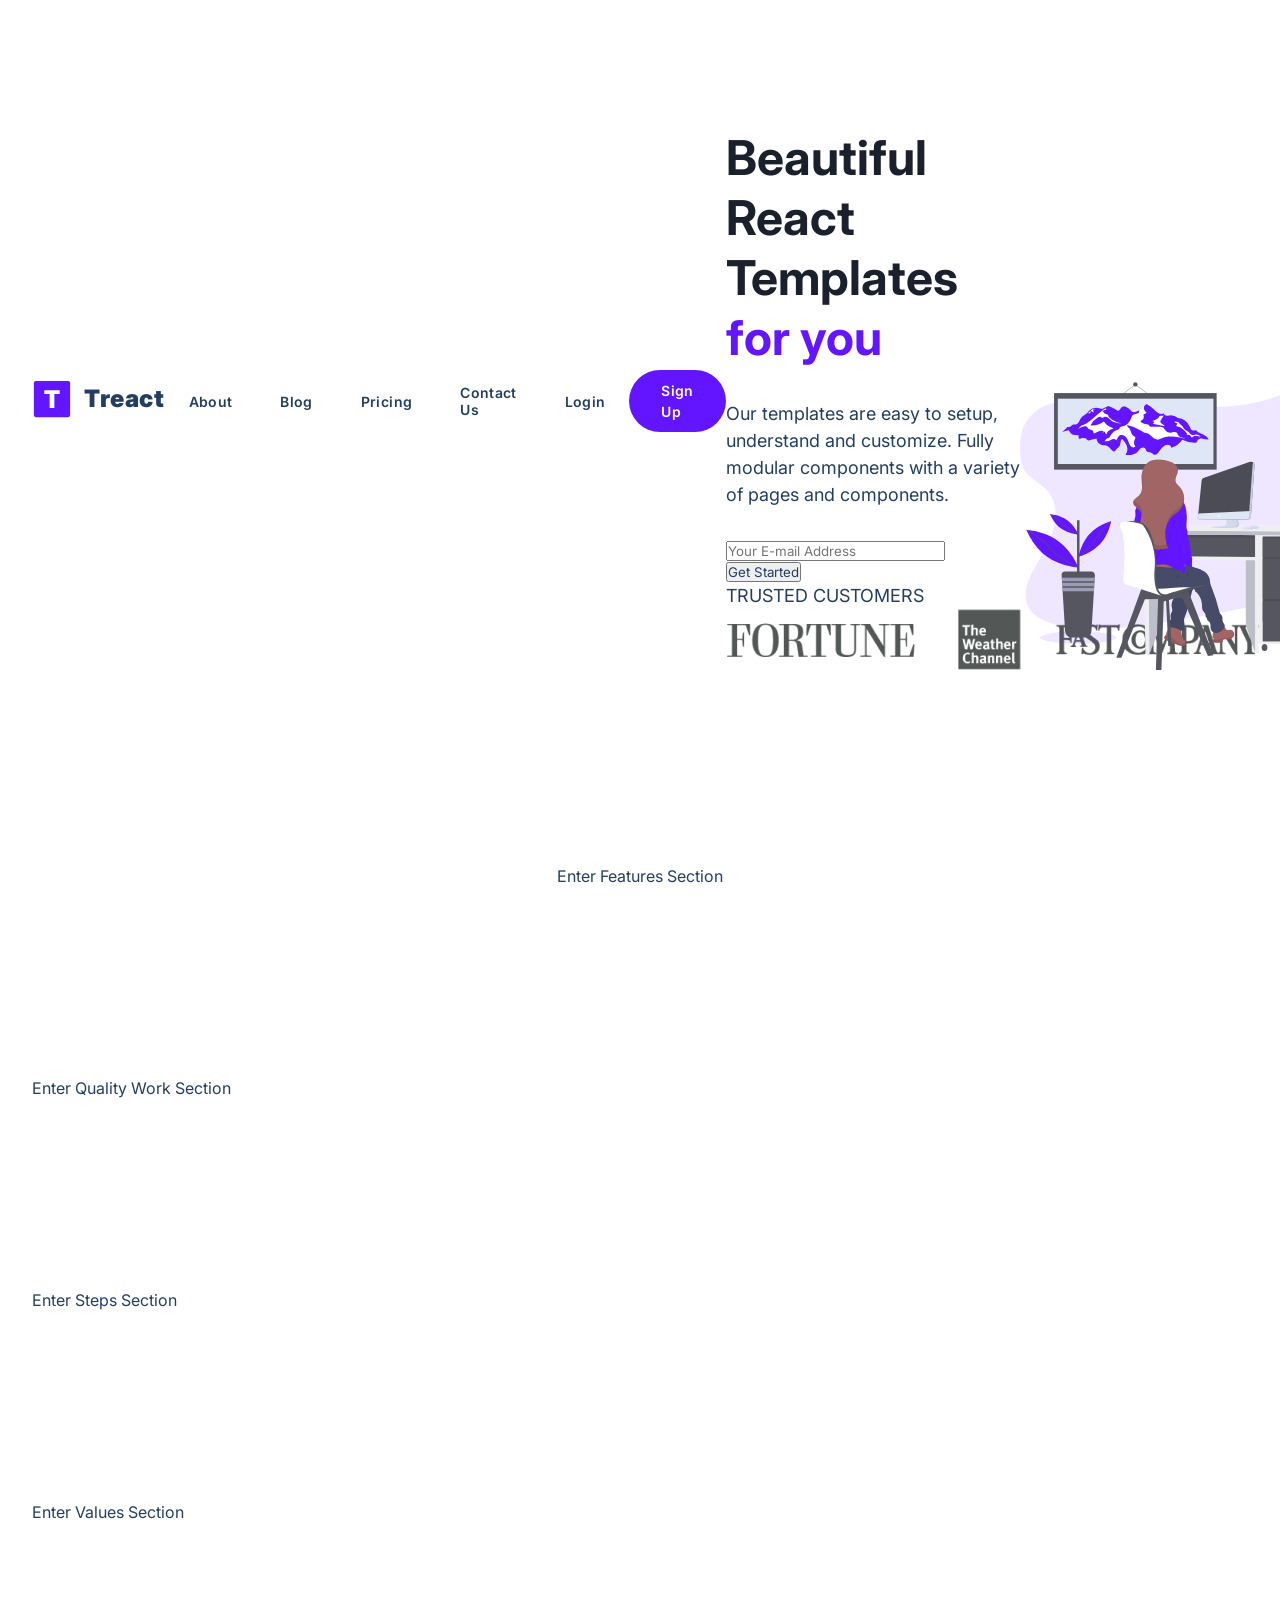
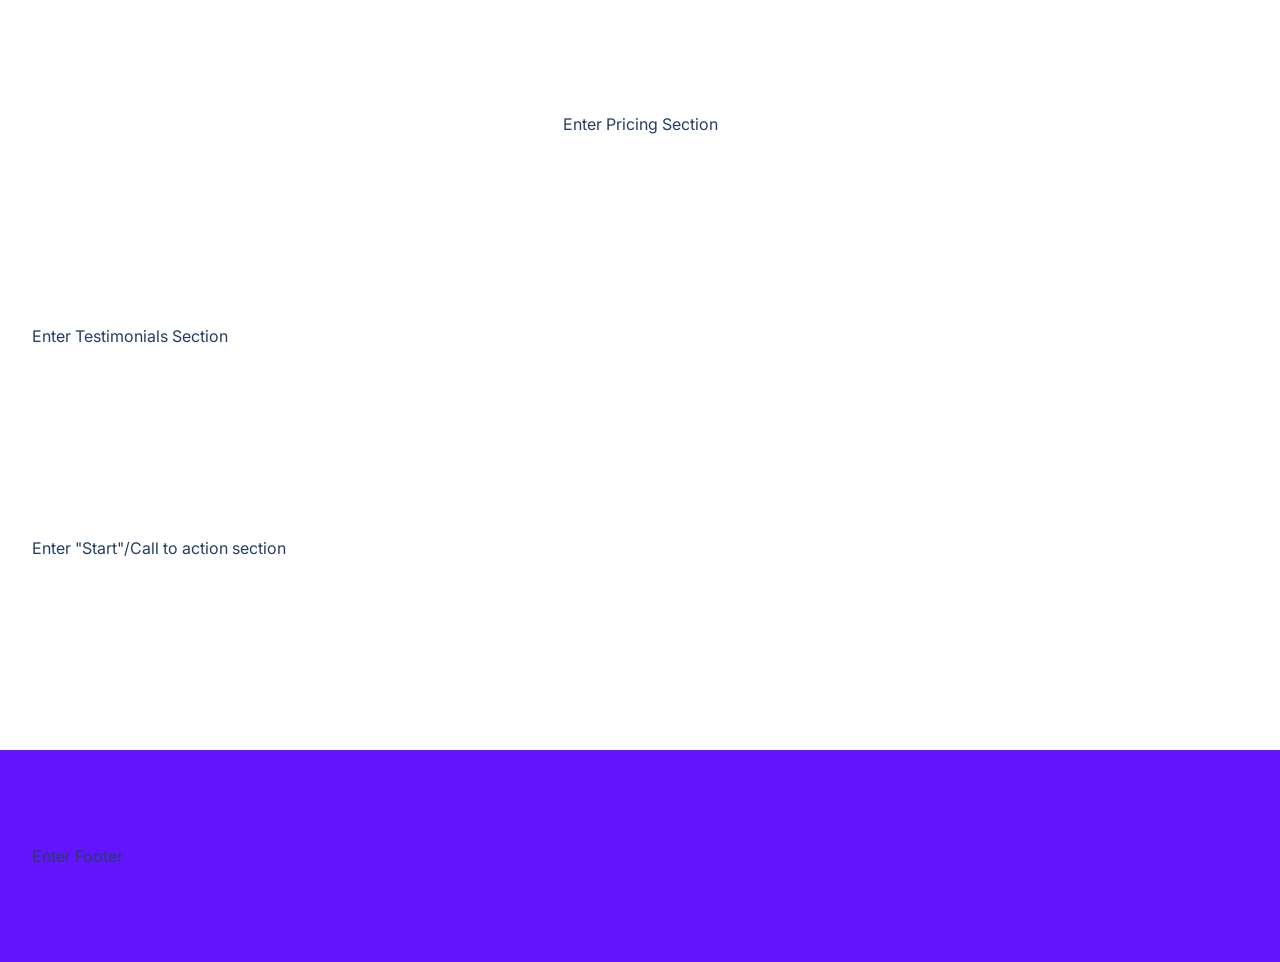
==== assets/index.html @ c888cb58 "initial commit" ====
<!DOCTYPE html>
<html lang="en">

<head>
    <meta charset="UTF-8">
    <meta http-equiv="X-UA-Compatible" content="IE=edge">
    <meta name="viewport" content="width=device-width, initial-scale=1.0">
    <title>final project</title>
    <link rel="stylesheet" href="style.css">
    <link rel="stylesheet" href="https://pro.fontawesome.com/releases/v5.10.0/css/all.css">
       
    <script src="script.js"></script>
</head>

<body>
    <section id="landing">
      <nav>
      <div class="row nav__row">
         <div class="nav__logo">
            <img src="./logo.2c489fc453a1783cbadacf914efa3df6.svg" alt="" class="nav__logo--img">
       <div class="nav__logo--title">Treact
       </div>
     </div>
   <div class="nav__links">                         
        <a href="#" class="nav__link">About</a>
        <a href="#" class="nav__link">Blog</a>
        <a href="#" class="nav__link">Pricing</a>      
        <a href="#" class="nav__link">Contact Us</a>
        <a href="#" class="nav__link">Login</a>
        <a href="#" class="nav__link nav__link--primary">Sign Up</a>
   </div>
      
         
      <button class="btn__menu" onclick="openMenu()">
                    <svg xmlns="http://www.w3.org/2000/svg" width="24" height="24" viewBox="0 0 24 24" fill="none"
                        stroke="currentColor" stroke-width="2" stroke-linecap="round" stroke-linejoin="round"
                        class="btn__menu--svg">
                        <line x1="3" y1="12" x2="21" y2="12"></line>
                        <line x1="3" y1="6" x2="21" y2="6"></line>
                        <line x1="3" y1="18" x2="21" y2="18"></line>
               </svg>
             </button>          
                          
        <div class="modal">
            <button class="btn__menu btn__menu--close" onclick="closeMenu()">
                <svg xmlns="http://www.w3.org/2000/svg" width="24" height="24" viewBox="0 0 24 24" fill="none"
                    stroke="currentColor" stroke-width="2" stroke-linecap="round" stroke-linejoin="round"
                    class="light___StyledCloseIcon-lj69nl-14 fASujC">
                    <line x1="18" y1="6" x2="6" y2="18"></line>
                    <line x1="6" y1="6" x2="18" y2="18"></line>
                </svg>
            </button>
            <div class="modal__links">
                <a class="modal__link">About</a>
                <a class="modal__link">Blog</a>
                <a class="modal__link">Pricing</a>
                <a class="modal__link">Contact Us</a>
                <a class="modal__link">Login</a>
                <a class="modal__link modal__link--primary">Sign Up</a>          
              </div>            
          </div>                    

        <header>
    <div class="container">
       <div class="row">
        <div class="header__description">
        <h1>Beautiful React Templates
           <span class="purple">for you</span></h1>
       <p class="header__description--para">Our templates are easy to setup, understand and customize. Fully modular components with a variety of pages and components.</p>
       <div class="header__email">
        <input type="text"
        class="header__email--input" placeholder="Your E-mail Address">
        <button class="header__email--btn">Get Started</button>
       </div>
        <p class="header__email">
            TRUSTED CUSTOMERS
        </p>
        <img src="./customers-logo-strip.680ac7c2e8ae28161d2c.png" alt="" class="header__customers">
       
        </div>
       <fiqure class="header__img--wrapper">
        <img src="./design-illustration-2.6da6a00b20c07c4a9b65d1870679e1b8.svg" alt="" class="header__img">

       </fiqure>  
       
       </div>
    </div>
    </header>
    </section>


    <main>


        <section id="features">
            <div class="container">
                <div class="row__narrow">
                    <!--  -->Enter Features Section<!--  -->
                </div>
            </div>
        </section>
        <section id="quality">
            <div class="container">
                <div class="row">
                    <!--  -->Enter Quality Work Section<!--  -->
                </div>
            </div>
        </section>
        <section id="steps">
            <div class="container">
                <div class="row">
                    <!--  -->Enter Steps Section<!--  -->
                </div>
            </div>
        </section>
        <section id="values">
            <div class="container">
                <div class="row">
                    <!--  -->Enter Values Section<!--  -->
                </div>
            </div>
        </section>
        <section id="pricing">
            <div class="container">
                <div class="row">
                    <!--  -->Enter Pricing Section<!--  -->
                </div>
            </div>
        </section>
        <section id="testimonials">
            <div class="container">
                <div class="row">
                    <!--  -->Enter Testimonials Section<!--  -->
                </div>
            </div>
        </section>
        <section id="start">
            <div class="container">
                <div class="row">
                    <!--  -->Enter "Start"/Call to action section<!--  -->
                </div>
            </div>
        </section>
    </main>
    <footer>
        <div class="row footer__row">
            <!--  -->Enter Footer<!--  -->
        </div>
    </footer>
</body>

</html>
---- assets/style.css ----
@import url('https://fonts.googleapis.com/css2?family=Inter:wght@100;200;300;400;500;600;700;800;900&display=swap');

* {
    margin: 0;
    padding: 0;
    box-sizing: border-box;
    font-family: 'Inter', system-ui;
    color: #243e63;
}


body {
    max-width: 100vw;
    overflow-x: hidden;
}

a {
    text-decoration: none;
    display: inline;
}

h1 {
    font-size: 48px;
    color: #1a202c;
    line-height: 1.25;
}

p {
    font-size: 18px;
    line-height: 1.5;
}

.row {
    width: 100%;
    max-width: 1280px;
    margin: 0 auto;
}

.row__narrow {
    width: 100%;
    max-width: 1024px;
    margin: 0 auto;
}

.container {
    padding: 96px 0;
}

.purple {
    color: #6415ff;
}

section {
    padding: 0 32px;
}

main {
    margin-bottom: 96px;
}






/* 

NAVBAR ↓

*/


nav {
    display: flex;    
    padding-top: 32px;
}

.nav__row {
    display: flex;
    justify-content: space-between;
    
}

.nav__logo {
    display: flex;
    align-items: center;
    margin: 8px 0;
    padding-bottom: 4px;
}
.nav__logo--img{
   height: 40px;
   width: 40px;
}

.nav__logo--title {
    font-weight: 900;
    font-size: 24px;
    margin-left: 12px; 
    padding-bottom: 2px;
    letter-spacing: 0.6px;
}

.nav__links {
    display: flex;
    align-items: center;
    padding-bottom: 2px; 
}

.nav__link {
   font-size: 14px; 
   font-weight: 600;
   padding-top: 4px;
   letter-spacing: 0.35px;
   position: relative;
   border-bottom: 2px solid transparent;
   transition: 300ms;
   margin: 0px 24px;
}

.nav__link::after {
    content:"";
    position: absolute;
    left: 0;
    bottom: -6px;
    height: 2px;
    width: 100%;
    background: #6415ff;
    transition: all 300ms ease;
    opacity: 0;
}

.nav__link:hover::after {
    opacity: 1;
}



.login {
    margin-left: 48px;
}

.nav__link--primary {
    margin: 0;
    padding: 10px 32px;
    margin-top: 2px;
    border-radius: 9999px;
    background-color: #6415ff;
    line-height: 1.5;
    color: #fff;
    border: none;
    width: auto;
    transition: all 300ms ease;
}


.nav__link--primary::after {
    content:"";
    width: 0;
    height: 0;
}

.nav__link--primary:hover {
    background-color: #5011cc;
    color: #fff;
}



.btn__menu {
    display: none;
    background: transparent;
    border: none;
    transition: all 300ms ease;
}

.btn__menu--svg:hover {
    filter: invert(26%) sepia(94%) saturate(7476%) hue-rotate(261deg) brightness(94%) contrast(115%);
}

.modal {
    position: fixed;
    top: 0;
    left: 0;
    right: 0;
    height: 378px;
    margin: 24px 16px;
    padding: 32px;
    background-color: #fff;
    border: 1px solid rgb(229, 231, 235);
    border-radius: 8px;
    z-index: 4;
    visibility: hidden;
    opacity: 0;
    transform: translateX(300%);
    transition: all 300ms ease;
}

.modal__links {
    width: 100%;
    height: 100%;
    display: flex;
    flex-direction: column;
    align-items: center;
}

.modal__link {
    color: #1a202c;
    font-size: 18px;
    font-weight: 600;
    line-height: 1.5;
    margin: 8px 0;
    padding-bottom: 4px;
    border-bottom: 2px solid transparent;
}

.modal__link--primary {
    color: #f7fafc;
    padding: 12px 32px;
    background: #6415ff;
    border-radius: 500px;
    border: none;
}

.menu--open .modal {
    visibility: visible;
    opacity: 1;
    transform: translateX(0);
}

.btn__menu--close {
    position: fixed;
    top: 24px;
    right: 18px;
}


/* 

HEADER / ABOUT US ↓

*/


header .row {
    display: flex;
    align-items: center;
    justify-content: space-between;
}

.header__description {
    width: 40%;
}

.header__description--para {
    margin: 32px 0;
}

.header__img--wrapper {
   width: calc(100% - 40%);
}


.header__img {
    width: 100%;
    max-width: 768px;
}


/* 

FEATURES ↓

*/


#features {
    position: relative;
}

#features .row__narrow {
    display: flex;
    flex-direction: column;
    align-items: center;
}


/* 

QUALITY WORK ↓

*/


#quality .row {
    display: flex;
    justify-content: space-between;
    align-items: center;
}


/* 

STEPS ↓

*/


#steps .row {
    display: flex;
    justify-content: space-between;
    align-items: center;
}


/* 

VALUES ↓

*/

#values .row {
    display: flex;
    justify-content: space-between;
    align-items: center;
}


/*

PRICING ↓

*/


#pricing .row {
    display: flex;
    flex-direction: column;
    align-items: center;
}

/* 

TESTIMONIALS ↓

*/


#testimonials .row {
    display: flex;
}


/* 

START / CALL TO ACTION ↓

*/



#start .row {
    position: relative;
    overflow: hidden;
}


/* 

FOOTER ↓

*/


footer {
    padding: 96px 32px;
    background-color: rgb(100, 21, 255);
    margin-bottom: -32px;
    position: relative;
    overflow: hidden;
}


/* 

MOBILE RESPONSIVENESS ↓

*/


@media(max-width: 1280px) {
    header .row {
        align-items: flex-end;
    }
}

@media (max-width: 1024px) {

    .btn__menu {
        display: block;
    }
    header .row {
        flex-direction: column;
        align-items: center;
    }
    footer {
        padding: 80px 32px;
    }
}

@media(max-width: 768px) {
    #quality .row,
    #values .row {
        flex-direction: column-reverse;
    }
    #steps .row,
    #testimonials .row {
        flex-direction: column;
        align-items: center;
    }
    #pricing .row {
        margin-top: 40px;
    }
}

@media(max-width: 640px) {
    .container {
        padding: 80px 0;
    }
    .nav__logo {
        margin: 8px 0;
        padding-bottom: 4px;
    }
    main {
        margin-bottom: 80px;
    }
}
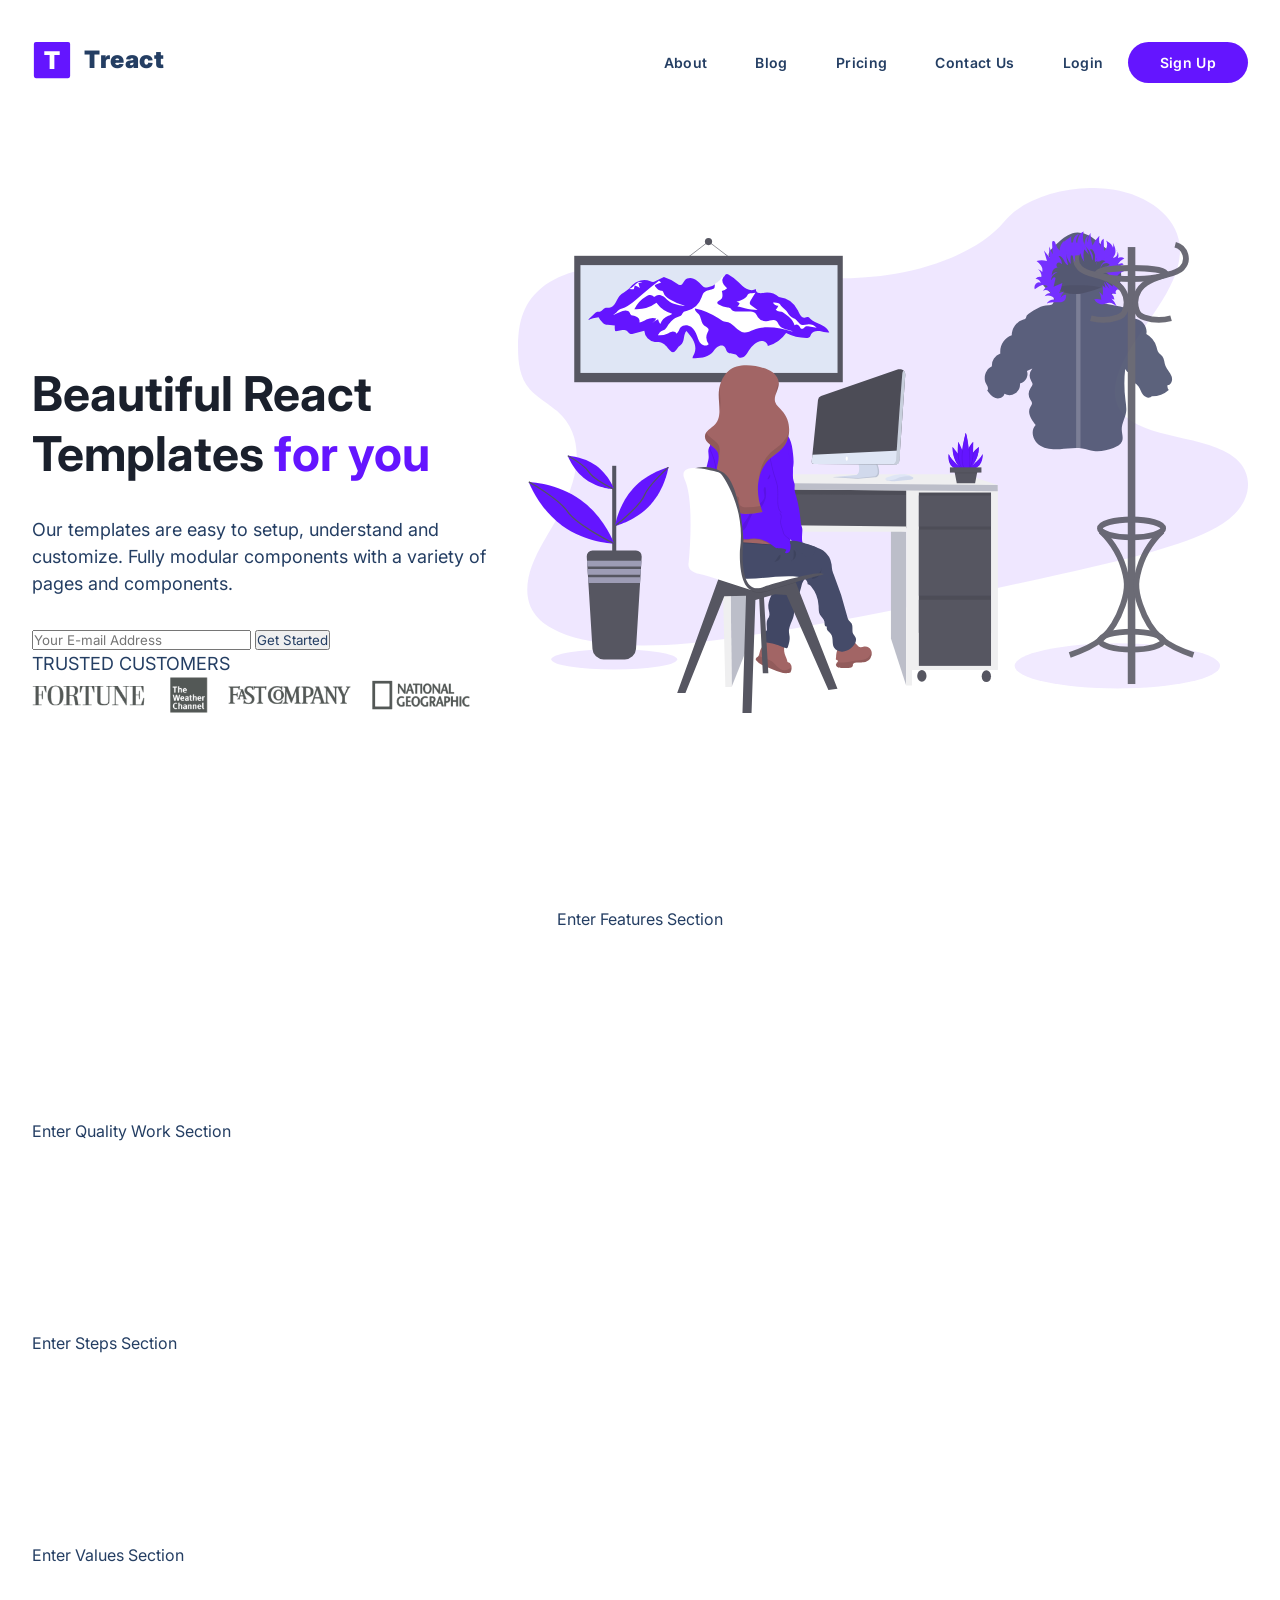
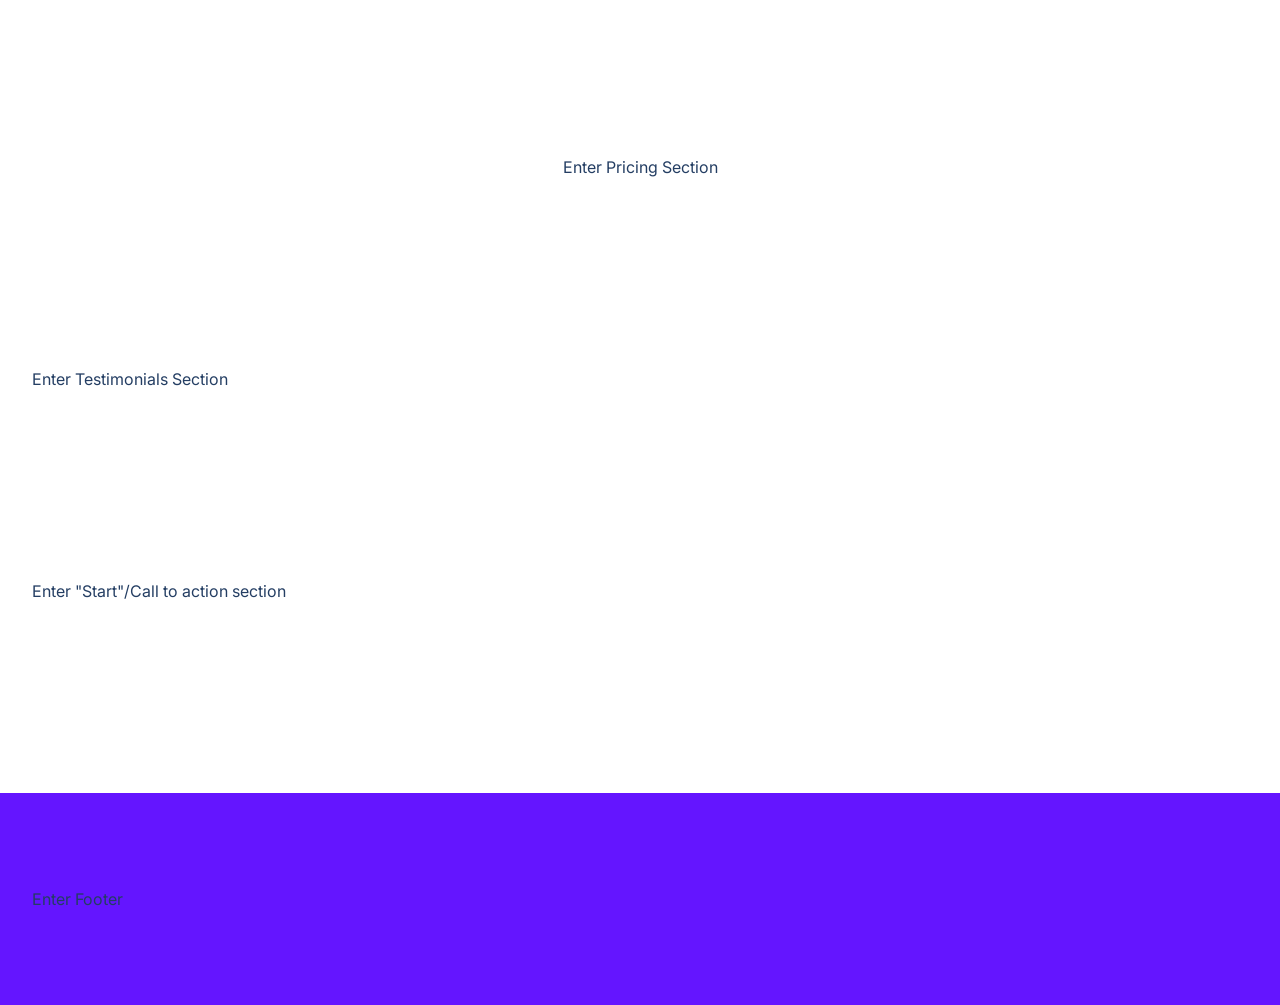
==== commit 5ba5a62b: "fixed landing/nav section" ====
--- a/assets/index.html
+++ b/assets/index.html
@@ -7,20 +7,21 @@
     <meta name="viewport" content="width=device-width, initial-scale=1.0">
     <title>final project</title>
     <link rel="stylesheet" href="style.css">
-    <link rel="stylesheet" href="https://pro.fontawesome.com/releases/v5.10.0/css/all.css">
+    <link rel="stylesheet" href="https://pro.fontawesome.com/releases/v5.10.0/css/all.css" />
        
     <script src="script.js"></script>
 </head>
 
-<body>
+ <body>
     <section id="landing">
       <nav>
       <div class="row nav__row">
          <div class="nav__logo">
-            <img src="./logo.2c489fc453a1783cbadacf914efa3df6.svg" alt="" class="nav__logo--img">
+            <img src="./logo.2c489fc453a1783cbadacf914efa3df6.svg" alt="" class="nav__logo--img" />
        <div class="nav__logo--title">Treact
        </div>
      </div>
+
    <div class="nav__links">                         
         <a href="#" class="nav__link">About</a>
         <a href="#" class="nav__link">Blog</a>
@@ -28,11 +29,10 @@
         <a href="#" class="nav__link">Contact Us</a>
         <a href="#" class="nav__link">Login</a>
         <a href="#" class="nav__link nav__link--primary">Sign Up</a>
-   </div>
-      
+   </div>      
          
       <button class="btn__menu" onclick="openMenu()">
-                    <svg xmlns="http://www.w3.org/2000/svg" width="24" height="24" viewBox="0 0 24 24" fill="none"
+           <svg xmlns="http://www.w3.org/2000/svg" width="24" height="24" viewBox="0 0 24 24" fill="none"
                         stroke="currentColor" stroke-width="2" stroke-linecap="round" stroke-linejoin="round"
                         class="btn__menu--svg">
                         <line x1="3" y1="12" x2="21" y2="12"></line>
@@ -50,6 +50,7 @@
                     <line x1="6" y1="6" x2="18" y2="18"></line>
                 </svg>
             </button>
+
             <div class="modal__links">
                 <a class="modal__link">About</a>
                 <a class="modal__link">Blog</a>
@@ -58,40 +59,42 @@
                 <a class="modal__link">Login</a>
                 <a class="modal__link modal__link--primary">Sign Up</a>          
               </div>            
-          </div>                    
+          </div>  
+      </div>                  
+      </nav>
 
-        <header>
-    <div class="container">
+     <header>
+      <div class="container">
        <div class="row">
         <div class="header__description">
         <h1>Beautiful React Templates
            <span class="purple">for you</span></h1>
+
        <p class="header__description--para">Our templates are easy to setup, understand and customize. Fully modular components with a variety of pages and components.</p>
+
        <div class="header__email">
         <input type="text"
-        class="header__email--input" placeholder="Your E-mail Address">
+        class="header__email--input" placeholder="Your E-mail Address" />
         <button class="header__email--btn">Get Started</button>
        </div>
+
         <p class="header__email">
             TRUSTED CUSTOMERS
         </p>
-        <img src="./customers-logo-strip.680ac7c2e8ae28161d2c.png" alt="" class="header__customers">
-       
+        <img src="./customers-logo-strip.680ac7c2e8ae28161d2c.png" alt="" class="header__customers" />       
         </div>
+
        <fiqure class="header__img--wrapper">
-        <img src="./design-illustration-2.6da6a00b20c07c4a9b65d1870679e1b8.svg" alt="" class="header__img">
+        <img src="./design-illustration-2.6da6a00b20c07c4a9b65d1870679e1b8.svg" alt="" class="header__img" />
 
-       </fiqure>  
-       
+       </fiqure>
        </div>
     </div>
     </header>
     </section>
 
-
+    
     <main>
-
-
         <section id="features">
             <div class="container">
                 <div class="row__narrow">
@@ -99,6 +102,7 @@
                 </div>
             </div>
         </section>
+
         <section id="quality">
             <div class="container">
                 <div class="row">
@@ -113,6 +117,7 @@
                 </div>
             </div>
         </section>
+
         <section id="values">
             <div class="container">
                 <div class="row">
@@ -120,6 +125,7 @@
                 </div>
             </div>
         </section>
+
         <section id="pricing">
             <div class="container">
                 <div class="row">
@@ -127,6 +133,7 @@
                 </div>
             </div>
         </section>
+
         <section id="testimonials">
             <div class="container">
                 <div class="row">
@@ -134,6 +141,7 @@
                 </div>
             </div>
         </section>
+
         <section id="start">
             <div class="container">
                 <div class="row">
@@ -142,6 +150,7 @@
             </div>
         </section>
     </main>
+    
     <footer>
         <div class="row footer__row">
             <!--  -->Enter Footer<!--  -->
--- a/assets/style.css
+++ b/assets/style.css
@@ -264,6 +264,9 @@
     width: 100%;
     max-width: 768px;
 }
+.header__customers {
+    width:90%
+}
 
 
 /* 
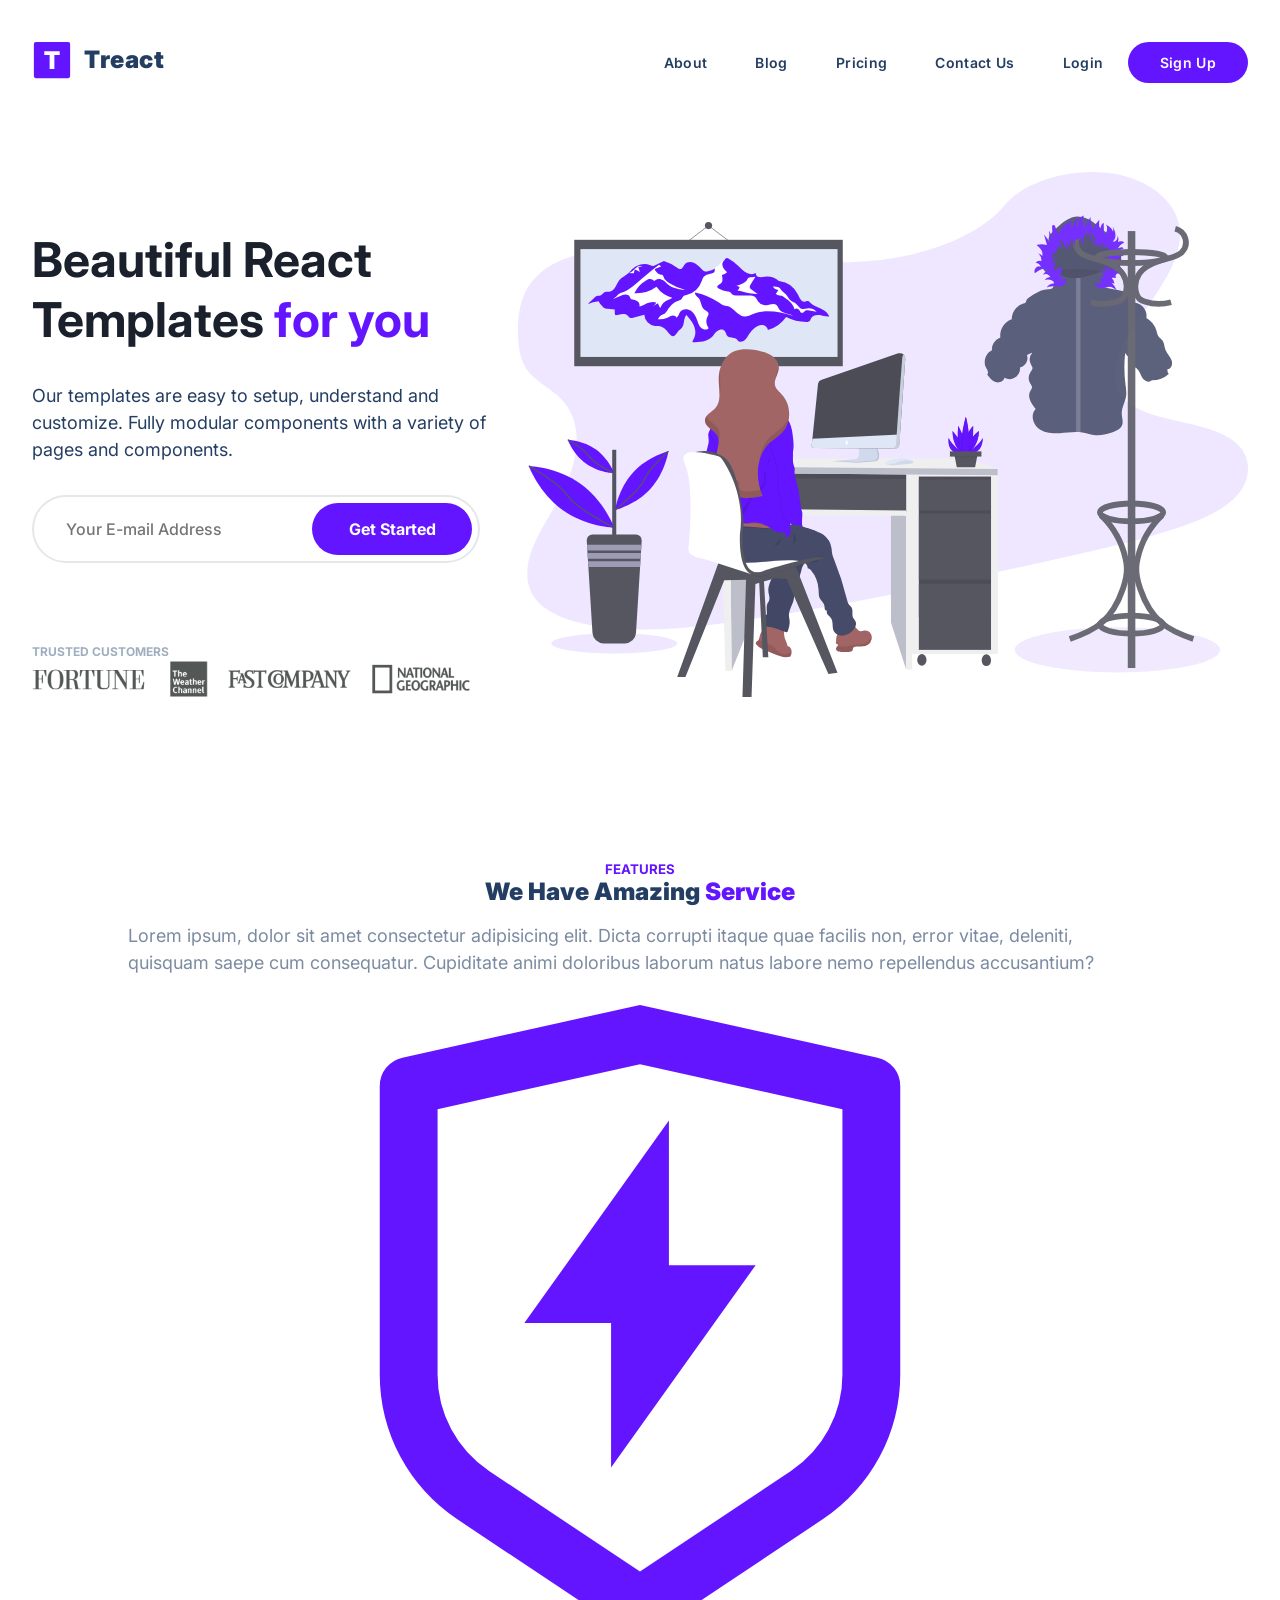
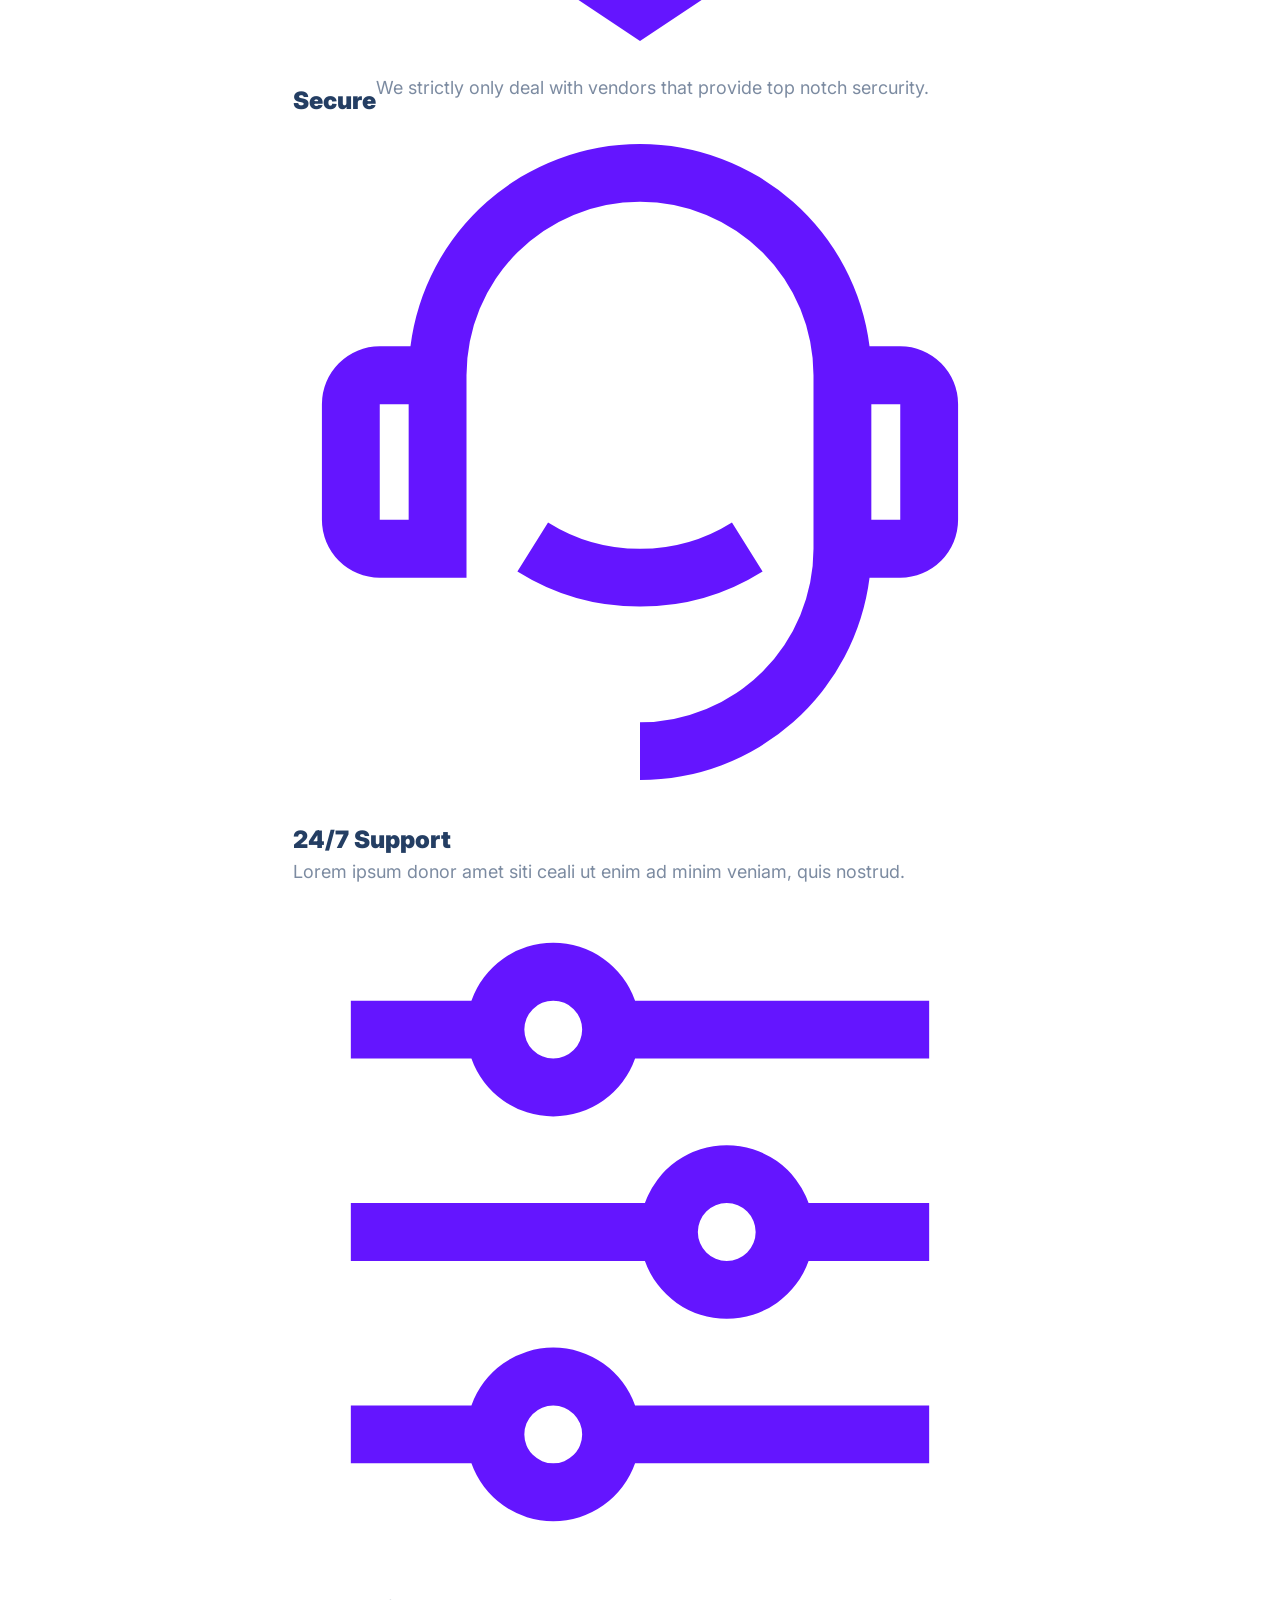
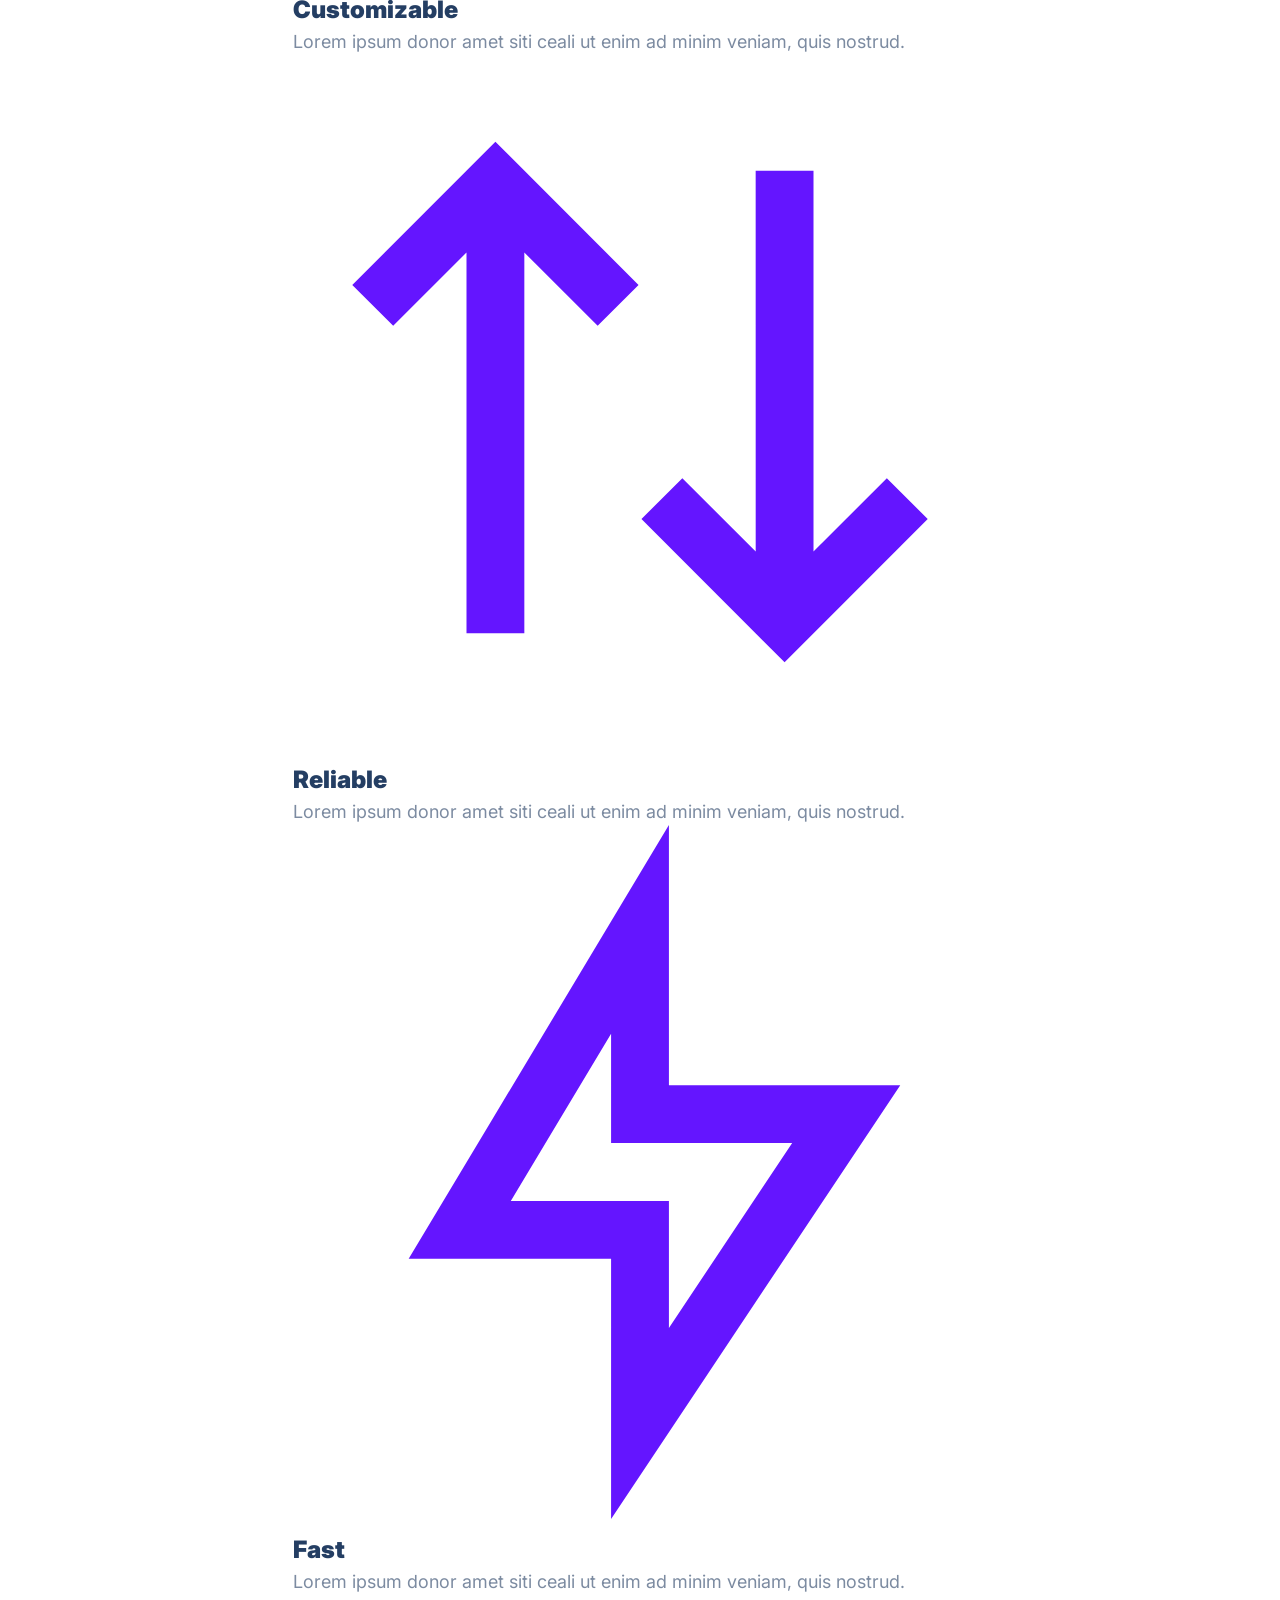
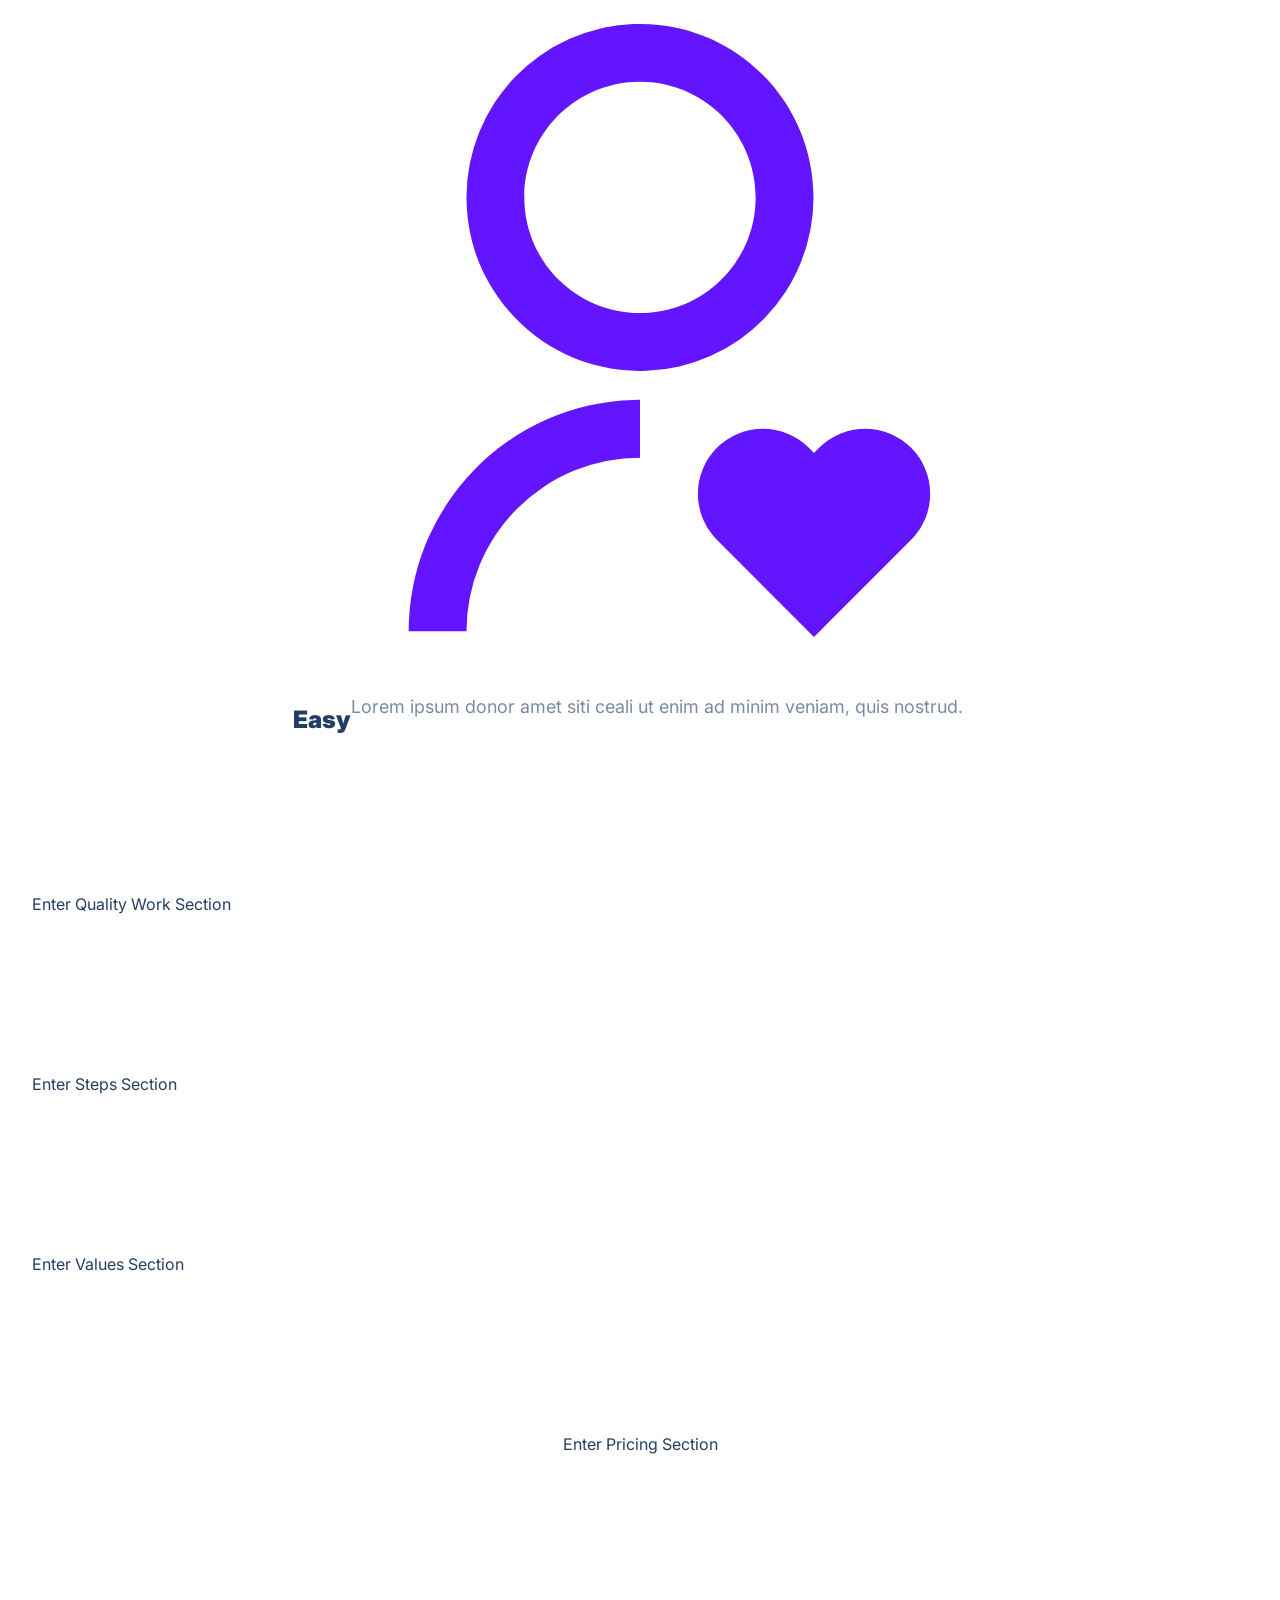
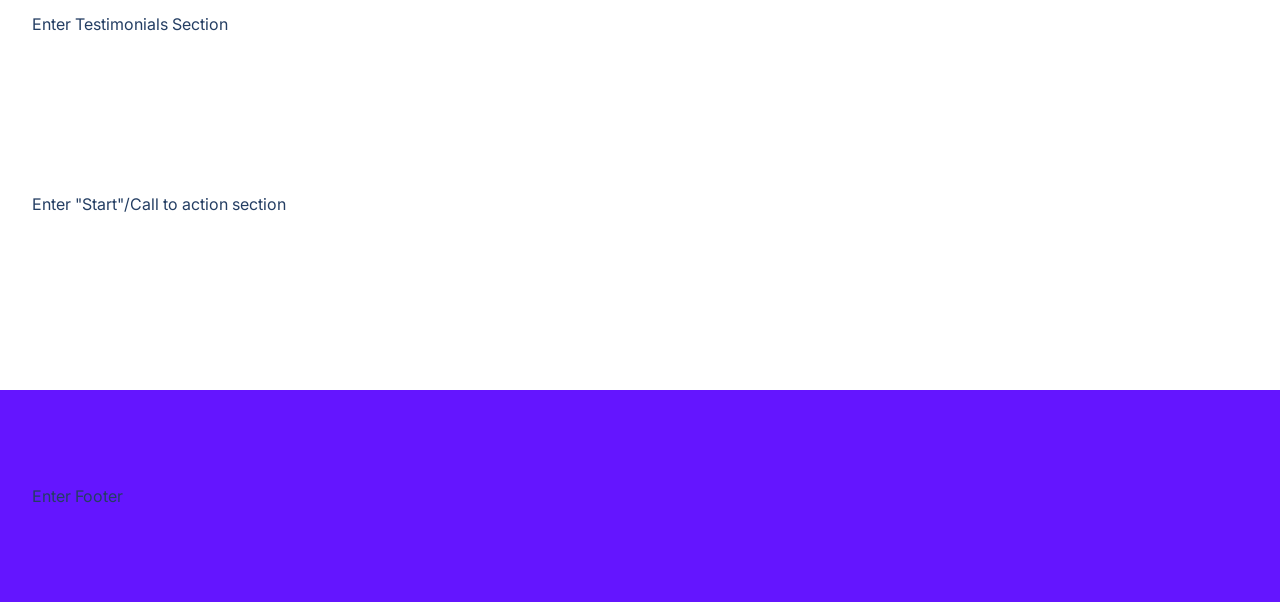
==== commit 60a55752: "working on feature section" ====
--- a/assets/index.html
+++ b/assets/index.html
@@ -77,29 +77,99 @@
         class="header__email--input" placeholder="Your E-mail Address" />
         <button class="header__email--btn">Get Started</button>
        </div>
-
-        <p class="header__email">
+        <p class="header__customers--title">
             TRUSTED CUSTOMERS
         </p>
         <img src="./customers-logo-strip.680ac7c2e8ae28161d2c.png" alt="" class="header__customers" />       
-        </div>
-
+       </div> 
+       
        <fiqure class="header__img--wrapper">
-        <img src="./design-illustration-2.6da6a00b20c07c4a9b65d1870679e1b8.svg" alt="" class="header__img" />
-
+        <img src="./design-illustration-2.6da6a00b20c07c4a9b65d1870679e1b8.svg" alt="" class="header__img" />      
        </fiqure>
        </div>
-    </div>
-    </header>
-    </section>
-
-    
+      </div>
+     </header>
+    </section>    
     <main>
         <section id="features">
-            <div class="container">
-                <div class="row__narrow">
-                    <!--  -->Enter Features Section<!--  -->
-                </div>
+         <div class="container">
+          <div class="row__narrow">
+           <h5 class="section__title">
+           <span class="purple">FEATURES</span> 
+           </h5>
+           <h2 class="feature__header">
+            We Have Amazing <span class="purple">Service</span></h2>
+            <p class="feature__description">
+                Lorem ipsum, dolor sit amet consectetur adipisicing elit. Dicta corrupti itaque quae facilis non, error vitae, deleniti, quisquam saepe cum consequatur. Cupiditate animi doloribus laborum natus labore nemo repellendus accusantium?
+            </p>
+            <div class="feature__wrapper">
+                <div class="feature">
+                    <div class="feature__img">
+                        <img class="#" src= "./shield-icon.daefe14b320b14fbd9cbd18908ac93ec.svg"></i>                               
+                        <h2 class="feature__title">
+                            Secure
+                        </h2> 
+                        <p class="feature__para">
+                            We strictly only deal with vendors that provide top notch sercurity.
+                        </p>     
+                    </div>
+                </div>
+                <div class="feature">
+                    <div class="feature__img">
+                        <img class="#" src= "support-icon.f9253ffa8cb6ffde5bbaa05eb5136375.svg"></i>   
+                    </div>                            
+                        <h2 class="feature__title">
+                            24/7 Support
+                        </h2> 
+                        <p class="feature__para">
+                            Lorem ipsum donor amet siti ceali ut enim ad minim veniam, quis nostrud.
+                        </p>     
+                    </div>
+                    <div class="feature">
+                    <div class="feature__img">
+                        <img class="#" src= "./customize-icon.367468c90fd796009b97fbfba67b2c6a.svg"></i> 
+                    </div>                              
+                        <h2 class="feature__title">
+                           Customizable
+                        </h2> 
+                        <p class="feature__para">
+                            Lorem ipsum donor amet siti ceali ut enim ad minim veniam, quis nostrud.
+                        </p>     
+                    </div>  
+                <div class="feature">
+                    <div class="feature__img">
+                        <img class="#" src="./reliable-icon.1367510a8f0a1bec76dc425d25f92f43.svg"></i>   
+                    </div>
+                        <h2 class="feature__title">
+                           Reliable
+                        </h2> 
+                        <p class="feature__para">
+                            Lorem ipsum donor amet siti ceali ut enim ad minim veniam, quis nostrud.
+                        </p>     
+                    </div>
+                <div class="feature">
+                    <div class="feature__img">
+                        <img class="#" src= "./fast-icon.dbb971a73d4805d2fc3bcdacdb55beba.svg"></i>   
+                    </div>                            
+                        <h2 class="feature__title">
+                            Fast
+                        </h2> 
+                        <p class="feature__para">
+                           Lorem ipsum donor amet siti ceali ut enim ad minim veniam, quis nostrud.
+                        </p>     
+                    </div>
+                <div class="feature">
+                    <div class="feature__img">
+                        <img class="#" src= "./simple-icon.673b7e1750b2a4ef32907fc164828d00.svg"></i>                               
+                        <h2 class="feature__title">
+                            Easy
+                        </h2> 
+                        <p class="feature__para">
+                          Lorem ipsum donor amet siti ceali ut enim ad minim veniam, quis nostrud.  
+                        </p>     
+                    </div>                            
+                </div>
+            </div>                                       </div>
             </div>
         </section>
 
@@ -150,7 +220,7 @@
             </div>
         </section>
     </main>
-    
+
     <footer>
         <div class="row footer__row">
             <!--  -->Enter Footer<!--  -->
--- a/assets/style.css
+++ b/assets/style.css
@@ -25,6 +25,10 @@
     line-height: 1.25;
 }
 
+img {
+    width: 100%;
+}
+
 p {
     font-size: 18px;
     line-height: 1.5;
@@ -58,6 +62,10 @@
     margin-bottom: 96px;
 }
 
+button {
+    cursor: pointer;
+}
+
 
 
 
@@ -87,7 +95,7 @@
     margin: 8px 0;
     padding-bottom: 4px;
 }
-.nav__logo--img{
+.nav__logo--img {
    height: 40px;
    width: 40px;
 }
@@ -255,18 +263,83 @@
     margin: 32px 0;
 }
 
+.header__email {
+   width: 100%;
+   max-width: 448px;
+   height: 68px;
+   position: relative;
+   display: flex;
+   justify-content:flex-end;
+  align-items: center;
+}
+
+.header__email--input {
+    width: 100%;
+    border-radius: 500px;
+    border: 2px solid #e5e7eb;
+    padding: 20px 192px 20px 32px;
+    color: #243e63;
+    font-size: 16px;
+    font-weight: 500;
+    position: absolute;
+    top: 0;
+    bottom: 0;
+    z-index: 1;
+    transition: border-color 300ms;
+}
+
+.header__email--input:hover {
+  border-color: #a0aec0;
+}
+
+.header__email--input:focus,
+.header__email--input:active {
+    outline: none;
+    border-color: #6415ff;
+}
+
+.header__email--btn {
+    z-index: 2;
+    margin: 8px;
+    height: calc(100% - 16px);
+    border-radius: 500px;
+    width: 160px;
+    border: none;
+    background-color: #6415ff;
+    color: #fff;
+    font-weight: 700;
+    font-size: 16px;
+    transition: all 300ms ease;
+}
+
+.header__email--btn:hover {
+    background-color: #3c0d99;
+}
+
+.header__customers--title {
+    margin-top: 80px;
+    color: #a0aec0;
+    font-size: 12px;
+    font-weight: 700;
+    letter-spacing: 0.6;
+}
+
+
+ .header__customers {
+    width: 90%;
+ }
+
 .header__img--wrapper {
    width: calc(100% - 40%);
 }
 
 
 .header__img {
-    width: 100%;
-    max-width: 768px;
-}
-.header__customers {
-    width:90%
-}
+  width: 100%;
+  max-width: 768px;
+}
+
+
 
 
 /* 
@@ -285,6 +358,66 @@
     flex-direction: column;
     align-items: center;
 }
+
+.container {
+padding: 80px 0px;
+}
+
+.section__title {
+    color: #6415ff;
+    font: 16px;
+}
+
+h2 {
+    color: #243e63;
+    font: 36px;
+    font-weight: 900;
+    letter-spacing: .025;
+}
+
+.feature__description {
+    color: #7C8BA1;
+    font: 14px;
+    margin: 16px 0px 0px;
+}
+
+.feature__img--container {
+  padding: 20px;
+  height: auto;
+  width: 100%;
+  display: flex;
+  flex-direction: column;
+  border-radius: 9999px;
+  border-width: 1px;
+  padding: 1.25;
+ text-align: center;
+ justify-content: space-around;
+}
+
+.feature__img {
+  max-width: 100%;
+  display:flex;
+  flex-wrap: wrap;
+  }
+
+.feature__title {
+    color: #243e63;
+    font: 24px;
+    margin: 16px 0px 0px;
+}
+.feature__para {
+    color: #7C8BA1;
+    font: 16px;
+    margin: 4px 0px 0px;
+}
+
+
+
+
+
+
+
+ 
 
 
 /* 
